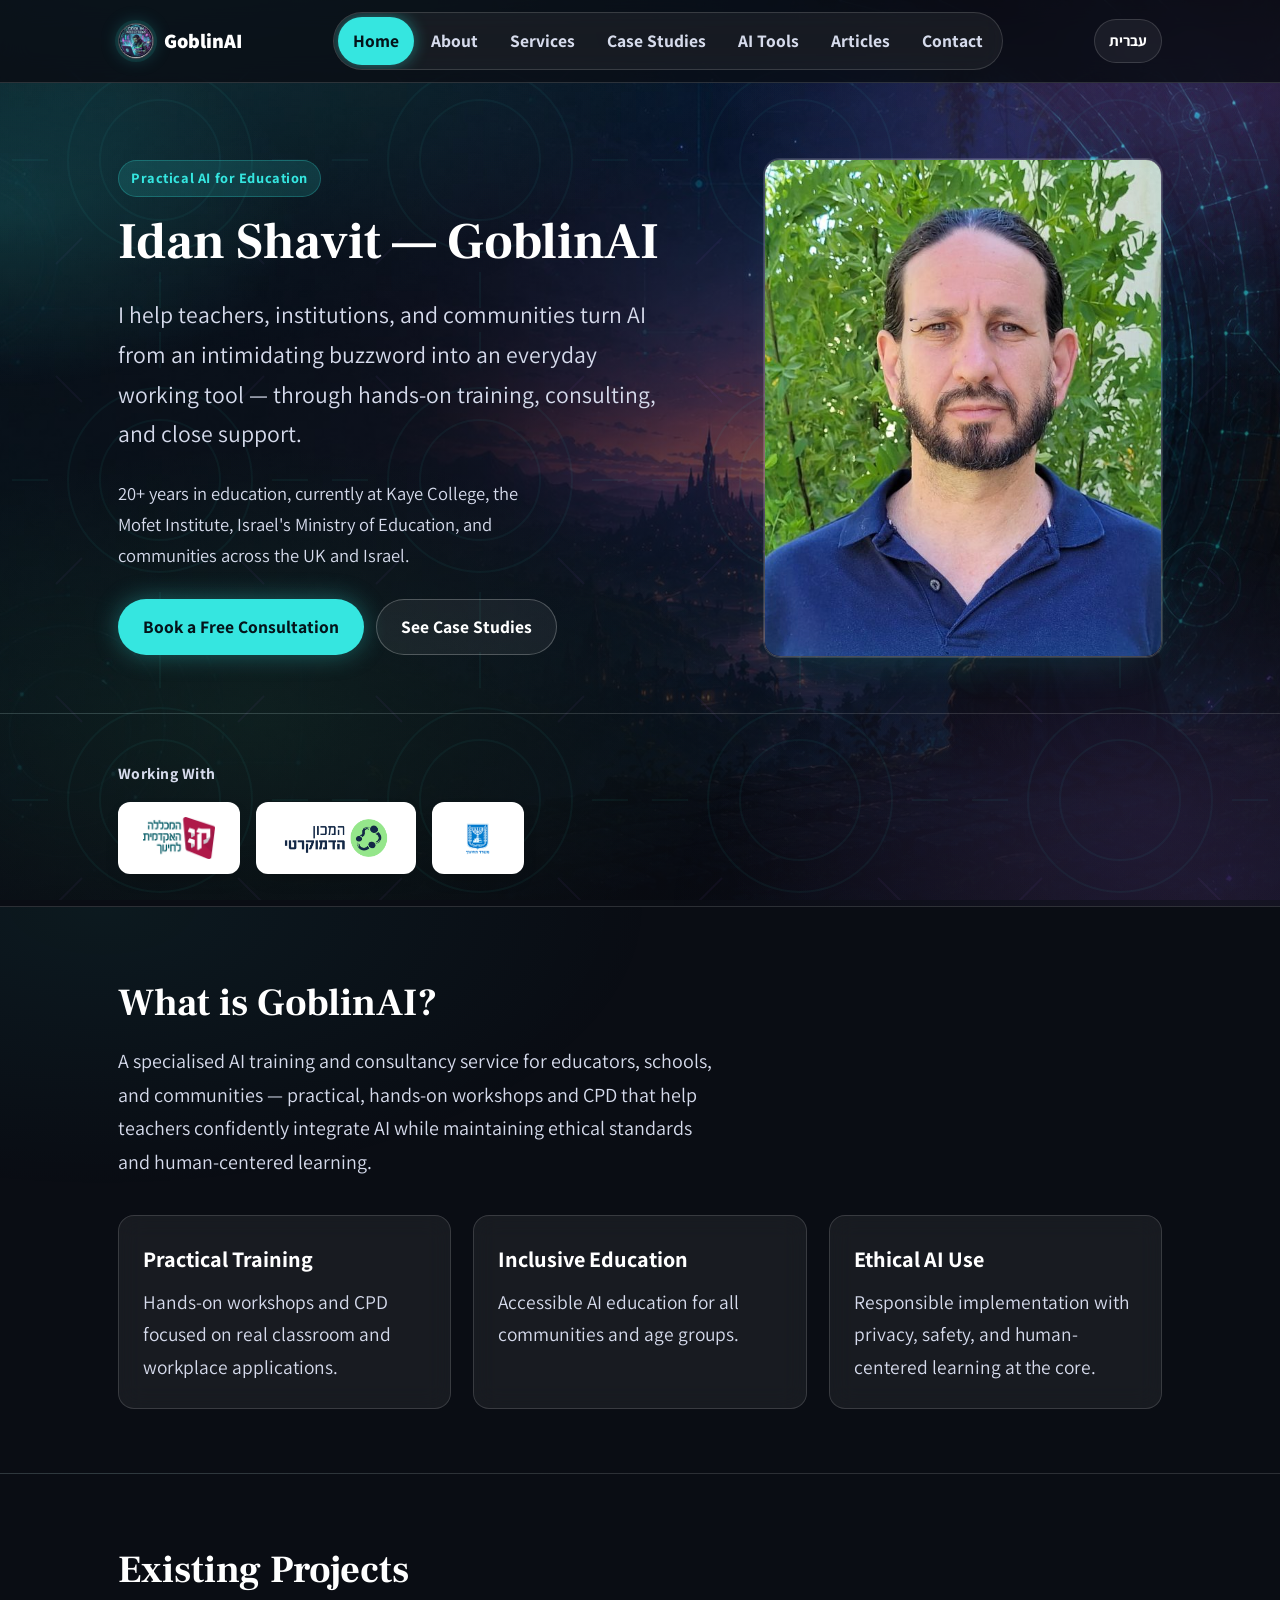
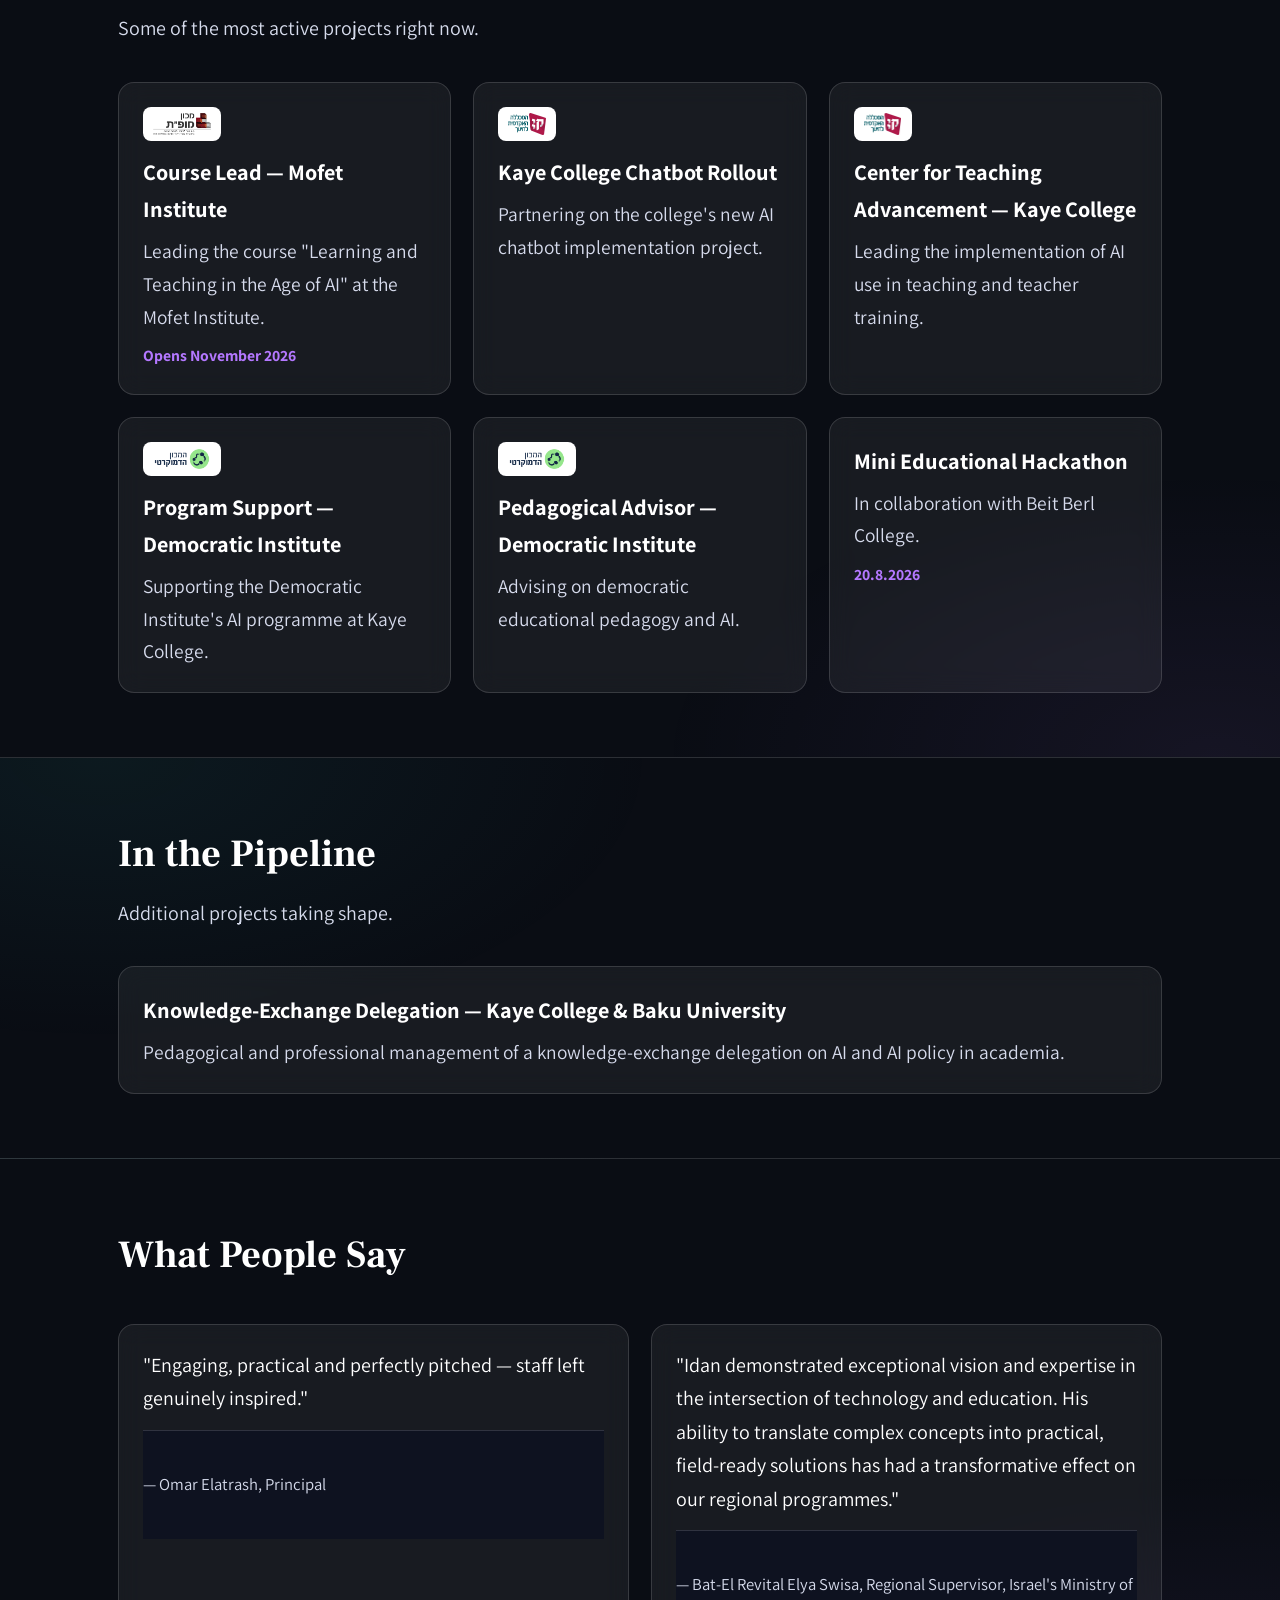
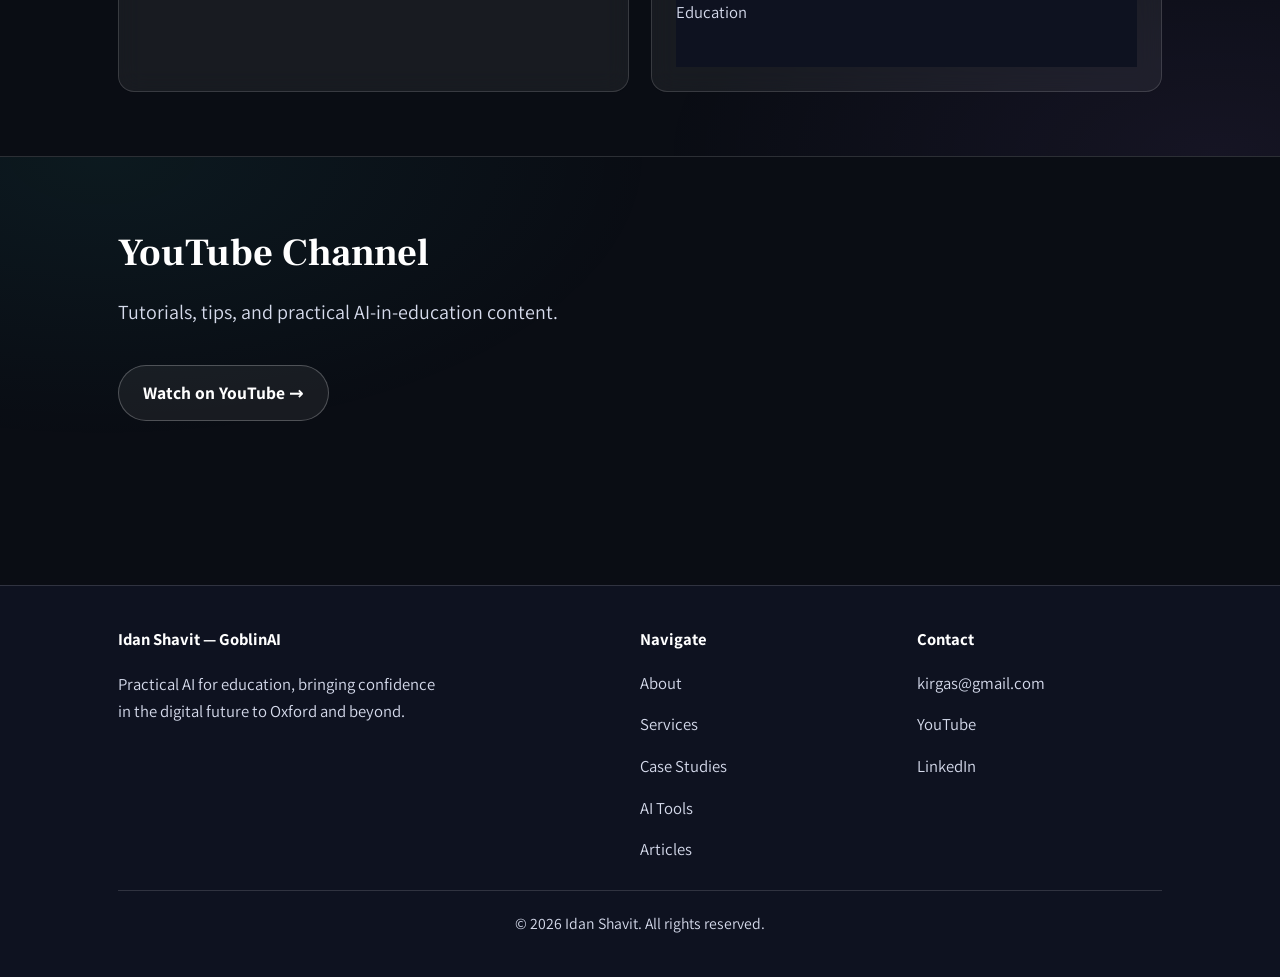
==== en/index.html @ c0833b8a "Initial commit: GoblinAI personal site Bilingual (Hebrew/English) site for Idan Shavit — AI-in-educa" ====
<!DOCTYPE html>
<html lang="en" dir="ltr">
<head>
  <meta charset="UTF-8" />
  <meta name="viewport" content="width=device-width, initial-scale=1.0" />
  <title>Idan Shavit — GoblinAI | Practical AI for Education</title>
  <meta name="description" content="Idan Shavit (GoblinAI) — practical AI training and consultancy for teachers, schools, colleges, and communities in the UK and Israel." />
  <meta property="og:title" content="Idan Shavit — GoblinAI | Practical AI for Education" />
  <meta property="og:description" content="Idan Shavit (GoblinAI) — practical AI training and consultancy for teachers, schools, colleges, and communities in the UK and Israel." />
  <meta property="og:image" content="https://coldgoblin.github.io/goblinai/assets/photos/25-goblin-ai-banner.jpg" />
  <meta property="og:type" content="website" />
  <link rel="icon" type="image/png" href="../assets/photos/10-goblin-productions-logo.jpg" />
  <link rel="preconnect" href="https://fonts.googleapis.com">
  <link href="https://fonts.googleapis.com/css2?family=Assistant:wght@400;600;700;800&family=Frank+Ruhl+Libre:wght@600;700&display=swap" rel="stylesheet">
  <link rel="stylesheet" href="../css/style.css" />
</head>
<body style="--page-bg:url('../assets/photos/25-goblin-ai-banner.jpg');">
  <a class="skip-link" href="#main">Skip to content</a>
  <header>
    <div class="nav-wrap">
      <a class="brand" href="index.html"><span class="mark"><img src="../assets/photos/10-goblin-productions-logo.jpg" alt="GoblinAI"></span> GoblinAI</a>
      <button class="nav-toggle" aria-label="Toggle navigation">&#9776;</button>
      <ul class="tabs">
        <li><a href="index.html" class="active">Home</a></li>
        <li><a href="about.html">About</a></li>
        <li><a href="services.html">Services</a></li>
        <li><a href="case-studies.html">Case Studies</a></li>
        <li><a href="tools.html">AI Tools</a></li>
        <li><a href="articles.html">Articles</a></li>
        <li><a href="contact.html">Contact</a></li>
      </ul>
      <div class="nav-side">
        <a class="lang-switch" href="../index.html">עברית</a>
      </div>
    </div>
  </header>

  <main id="main">
    <section class="hero">
      <div class="container hero-grid">
        <div>
          <span class="eyebrow">Practical AI for Education</span>
          <h1>Idan Shavit — GoblinAI</h1>
          <p class="lead">I help teachers, institutions, and communities turn AI from an intimidating buzzword into an everyday working tool — through hands-on training, consulting, and close support.</p>
          <p style="color:var(--muted); max-width:46ch; font-size:1rem;">20+ years in education, currently at Kaye College, the Mofet Institute, Israel's Ministry of Education, and communities across the UK and Israel.</p>
          <div class="cta-row">
            <a class="btn btn-primary" href="contact.html">Book a Free Consultation</a>
            <a class="btn btn-secondary" href="case-studies.html">See Case Studies</a>
          </div>
        </div>
        <div class="hero-photo">
          <img src="../assets/photos/idan-shavit-portrait.jpg" alt="Idan Shavit" />
        </div>
      </div>
    </section>

    <section style="padding:32px 0;">
      <div class="container">
        <p style="color:var(--muted); font-size:0.85rem; font-weight:700; letter-spacing:0.03em; margin-bottom:14px;">Working With</p>
        <div class="logo-strip">
          <div class="logo-chip"><img loading="lazy" src="../assets/logos/15-kaye-college-logo.jpg" alt="Kaye College" /></div>
          <div class="logo-chip"><img loading="lazy" src="../assets/logos/17-democratic-institute-logo.png" alt="Democratic Institute" /></div>
          <div class="logo-chip"><img loading="lazy" src="../assets/logos/16-ministry-of-education-logo.png" alt="Israel Ministry of Education" /></div>
        </div>
      </div>
    </section>

    <section>
      <div class="container">
        <div class="section-head">
          <h2>What is GoblinAI?</h2>
          <p>A specialised AI training and consultancy service for educators, schools, and communities — practical, hands-on workshops and CPD that help teachers confidently integrate AI while maintaining ethical standards and human-centered learning.</p>
        </div>
        <div class="grid">
          <div class="card">
            <h3>Practical Training</h3>
            <p>Hands-on workshops and CPD focused on real classroom and workplace applications.</p>
          </div>
          <div class="card">
            <h3>Inclusive Education</h3>
            <p>Accessible AI education for all communities and age groups.</p>
          </div>
          <div class="card">
            <h3>Ethical AI Use</h3>
            <p>Responsible implementation with privacy, safety, and human-centered learning at the core.</p>
          </div>
        </div>
      </div>
    </section>

    <section>
      <div class="container">
        <div class="section-head">
          <h2>Existing Projects</h2>
          <p>Some of the most active projects right now.</p>
        </div>
        <div class="grid">
          <div class="card">
            <div class="card-logo"><img loading="lazy" src="../assets/logos/21-mofet-institute-logo.png" alt="Mofet Institute" /></div>
            <h3>Course Lead — Mofet Institute</h3>
            <p>Leading the course "Learning and Teaching in the Age of AI" at the Mofet Institute.</p>
            <span class="note">Opens November 2026</span>
          </div>
          <div class="card">
            <div class="card-logo"><img loading="lazy" src="../assets/logos/15-kaye-college-logo.jpg" alt="Kaye College" /></div>
            <h3>Kaye College Chatbot Rollout</h3>
            <p>Partnering on the college's new AI chatbot implementation project.</p>
          </div>
          <div class="card">
            <div class="card-logo"><img loading="lazy" src="../assets/logos/15-kaye-college-logo.jpg" alt="Kaye College" /></div>
            <h3>Center for Teaching Advancement — Kaye College</h3>
            <p>Leading the implementation of AI use in teaching and teacher training.</p>
          </div>
          <div class="card">
            <div class="card-logo"><img loading="lazy" src="../assets/logos/17-democratic-institute-logo.png" alt="Democratic Institute" /></div>
            <h3>Program Support — Democratic Institute</h3>
            <p>Supporting the Democratic Institute's AI programme at Kaye College.</p>
          </div>
          <div class="card">
            <div class="card-logo"><img loading="lazy" src="../assets/logos/17-democratic-institute-logo.png" alt="Democratic Institute" /></div>
            <h3>Pedagogical Advisor — Democratic Institute</h3>
            <p>Advising on democratic educational pedagogy and AI.</p>
          </div>
          <div class="card">
            <h3>Mini Educational Hackathon</h3>
            <p>In collaboration with Beit Berl College.</p>
            <span class="note">20.8.2026</span>
          </div>
        </div>
      </div>
    </section>

    <section>
      <div class="container">
        <div class="section-head">
          <h2>In the Pipeline</h2>
          <p>Additional projects taking shape.</p>
        </div>
        <div class="grid">
          <div class="card">
            <h3>Knowledge-Exchange Delegation — Kaye College &amp; Baku University</h3>
            <p>Pedagogical and professional management of a knowledge-exchange delegation on AI and AI policy in academia.</p>
          </div>
        </div>
      </div>
    </section>

    <section>
      <div class="container">
        <div class="section-head">
          <h2>What People Say</h2>
        </div>
        <div class="grid">
          <blockquote class="card">
            "Engaging, practical and perfectly pitched — staff left genuinely inspired."
            <footer style="margin-top:14px; font-style:normal; font-size:0.9rem; color:var(--muted);">— Omar Elatrash, Principal</footer>
          </blockquote>
          <blockquote class="card">
            "Idan demonstrated exceptional vision and expertise in the intersection of technology and education. His ability to translate complex concepts into practical, field-ready solutions has had a transformative effect on our regional programmes."
            <footer style="margin-top:14px; font-style:normal; font-size:0.9rem; color:var(--muted);">— Bat-El Revital Elya Swisa, Regional Supervisor, Israel's Ministry of Education</footer>
          </blockquote>
        </div>
      </div>
    </section>

    <section>
      <div class="container">
        <div class="section-head">
          <h2>YouTube Channel</h2>
          <p>Tutorials, tips, and practical AI-in-education content.</p>
        </div>
        <a class="btn btn-secondary" href="https://www.youtube.com/@idanshavit3679" target="_blank" rel="noopener">Watch on YouTube &rarr;</a>
      </div>
    </section>
  </main>

  <footer>
    <div class="container">
      <div class="footer-grid">
        <div>
          <h5>Idan Shavit — GoblinAI</h5>
          <p style="color:var(--muted); font-size:0.9rem; max-width:40ch;">Practical AI for education, bringing confidence in the digital future to Oxford and beyond.</p>
        </div>
        <div>
          <h5>Navigate</h5>
          <ul>
            <li><a href="about.html">About</a></li>
            <li><a href="services.html">Services</a></li>
            <li><a href="case-studies.html">Case Studies</a></li>
            <li><a href="tools.html">AI Tools</a></li>
            <li><a href="articles.html">Articles</a></li>
          </ul>
        </div>
        <div>
          <h5>Contact</h5>
          <ul>
            <li><a href="mailto:kirgas@gmail.com">kirgas@gmail.com</a></li>
            <li><a href="https://www.youtube.com/@idanshavit3679" target="_blank" rel="noopener">YouTube</a></li>
            <li><a href="https://www.linkedin.com/in/idan-shavit-ai-for-all/" target="_blank" rel="noopener">LinkedIn</a></li>
          </ul>
        </div>
      </div>
      <div class="footer-bottom">&copy; 2026 Idan Shavit. All rights reserved.</div>
    </div>
  </footer>

  <script src="../js/main.js"></script>
</body>
</html>
---- css/style.css ----
:root {
  --bg: #0a0d14;
  --bg-2: #0e1220;
  --surface: rgba(255, 255, 255, 0.06);
  --surface-strong: rgba(255, 255, 255, 0.10);
  --ink: #ffffff;
  --muted: #d6dbec;
  --border: rgba(255, 255, 255, 0.14);
  --border-strong: rgba(255, 255, 255, 0.24);
  --accent: #35e6e0;
  --accent-ink: #04141a;
  --accent-2: #b478ff;
  --accent-3: #4ce68a;
  --accent-soft: rgba(53, 230, 224, 0.14);
  --accent-2-soft: rgba(180, 120, 255, 0.16);
  --radius: 16px;
  --max-width: 1100px;
  --serif: "Frank Ruhl Libre", "Georgia", serif;
  --glow: 0 0 0 1px var(--border), 0 20px 40px -20px rgba(53, 230, 224, 0.18);
}

* { box-sizing: border-box; }

html { scroll-behavior: smooth; font-size: 18.5px; }

body {
  margin: 0;
  background-color: var(--bg);
  background-image:
    radial-gradient(1200px 600px at 15% -10%, rgba(53, 230, 224, 0.16), transparent 60%),
    radial-gradient(1000px 600px at 100% 10%, rgba(180, 120, 255, 0.16), transparent 55%),
    radial-gradient(900px 500px at 20% 80%, rgba(76, 230, 138, 0.08), transparent 55%),
    radial-gradient(800px 500px at 90% 90%, rgba(180, 120, 255, 0.10), transparent 55%),
    linear-gradient(180deg, rgba(10, 13, 20, 0.18) 0%, rgba(10, 13, 20, 0.55) 55%, rgba(10, 13, 20, 0.82) 100%),
    var(--page-bg, none);
  background-size: auto, auto, auto, auto, 100% 100%, cover;
  background-position: 0 0, 0 0, 0 0, 0 0, top center, top center;
  background-repeat: no-repeat;
  background-attachment: fixed;
  color: var(--ink);
  font-family: "Assistant", "Segoe UI", system-ui, -apple-system, sans-serif;
  font-size: 1.08rem;
  line-height: 1.68;
  -webkit-font-smoothing: antialiased;
  position: relative;
}

body::before {
  content: "";
  position: fixed;
  inset: 0;
  z-index: 0;
  pointer-events: none;
  opacity: 0.05;
  background-image: url("data:image/svg+xml,%3Csvg xmlns='http://www.w3.org/2000/svg' width='160' height='160' viewBox='0 0 160 160'%3E%3Cg fill='none' stroke='%2335e6e0' stroke-width='1'%3E%3Ccircle cx='80' cy='80' r='46'/%3E%3Ccircle cx='80' cy='80' r='30'/%3E%3Cpath d='M80 6v18M80 136v18M6 80h18M136 80h18'/%3E%3Cpath d='M28 28l13 13M119 119l13 13M28 132l13-13M119 41l13-13' stroke='%23b478ff'/%3E%3C/g%3E%3C/svg%3E");
  background-size: 320px 320px;
}

header, main, footer { position: relative; z-index: 1; }

a { color: inherit; text-decoration: none; }

/* ---------- Accessibility ---------- */
.sr-only {
  position: absolute;
  width: 1px;
  height: 1px;
  padding: 0;
  margin: -1px;
  overflow: hidden;
  clip: rect(0, 0, 0, 0);
  white-space: nowrap;
  border: 0;
}

.skip-link {
  position: absolute;
  top: -100px;
  inset-inline-start: 16px;
  z-index: 100;
  background: var(--accent);
  color: var(--accent-ink);
  padding: 10px 20px;
  border-radius: 999px;
  font-weight: 700;
  transition: top 0.2s;
}
.skip-link:focus { top: 12px; }

a:focus-visible, button:focus-visible, input:focus-visible, textarea:focus-visible {
  outline: 2px solid var(--accent);
  outline-offset: 3px;
}

/* iOS Safari ignores/breaks background-attachment: fixed */
@media (max-width: 1024px) {
  body { background-attachment: scroll; }
}

.container {
  max-width: var(--max-width);
  margin: 0 auto;
  padding: 0 28px;
}

img { max-width: 100%; display: block; }

/* ---------- Glass surface base ---------- */
.glass {
  background: var(--surface);
  border: 1px solid var(--border);
  border-radius: var(--radius);
  backdrop-filter: blur(14px);
  -webkit-backdrop-filter: blur(14px);
}

/* ---------- Header / Tab navigation ---------- */
header {
  position: sticky;
  top: 0;
  z-index: 20;
  background: rgba(10, 13, 20, 0.72);
  backdrop-filter: blur(14px);
  -webkit-backdrop-filter: blur(14px);
  border-bottom: 1px solid var(--border);
}

.nav-wrap {
  position: relative;
  max-width: var(--max-width);
  margin: 0 auto;
  padding: 12px 28px;
  display: flex;
  align-items: center;
  justify-content: space-between;
  gap: 20px;
}

.brand {
  display: flex;
  align-items: center;
  gap: 10px;
  font-weight: 800;
  font-size: 1.1rem;
  white-space: nowrap;
  color: var(--ink);
}

.brand .mark {
  width: 36px;
  height: 36px;
  border-radius: 50%;
  overflow: hidden;
  border: 1px solid var(--border-strong);
  box-shadow: 0 0 0 3px rgba(53, 230, 224, 0.10), 0 0 18px rgba(53, 230, 224, 0.25);
  flex-shrink: 0;
}
.brand .mark img { width: 100%; height: 100%; object-fit: cover; }

.tabs {
  display: flex;
  align-items: center;
  gap: 2px;
  list-style: none;
  margin: 0;
  padding: 4px;
  background: var(--surface);
  border: 1px solid var(--border);
  border-radius: 999px;
  backdrop-filter: blur(10px);
  overflow-x: auto;
}

.tabs a {
  display: inline-block;
  padding: 9px 15px;
  border-radius: 999px;
  font-size: 0.95rem;
  font-weight: 700;
  color: var(--muted);
  white-space: nowrap;
  transition: background 0.18s, color 0.18s, transform 0.18s;
}
.tabs a:hover { transform: translateY(-1px); }

.tabs a:hover { color: var(--ink); background: var(--surface-strong); }

.tabs a.active {
  color: var(--accent-ink);
  background: var(--accent);
  box-shadow: 0 0 16px rgba(53, 230, 224, 0.45);
}

.nav-side {
  display: flex;
  align-items: center;
  gap: 10px;
}

.lang-switch {
  display: inline-block;
  border: 1px solid var(--border);
  border-radius: 999px;
  padding: 8px 14px;
  font-size: 0.82rem;
  font-weight: 700;
  background: var(--surface);
  color: var(--ink);
}

.lang-switch:hover { border-color: var(--accent); color: var(--accent); }

.nav-toggle {
  display: none;
  background: var(--surface);
  color: var(--ink);
  border: 1px solid var(--border);
  border-radius: 8px;
  padding: 6px 10px;
  font-size: 1.1rem;
  cursor: pointer;
}

/* ---------- Hero ---------- */
.hero {
  position: relative;
  padding: 76px 0 56px;
  border-bottom: 1px solid var(--border);
  overflow: hidden;
}

.hero::before {
  content: "";
  position: absolute;
  inset: 0;
  background:
    radial-gradient(600px 320px at 85% 0%, rgba(180, 120, 255, 0.16), transparent 65%),
    radial-gradient(500px 300px at 0% 20%, rgba(53, 230, 224, 0.14), transparent 60%);
  pointer-events: none;
  z-index: 0;
}

.hero .container { position: relative; z-index: 1; }

.hero-grid {
  display: grid;
  grid-template-columns: 1.2fr 0.8fr;
  gap: 48px;
  align-items: center;
}

.eyebrow {
  display: inline-block;
  font-size: 0.78rem;
  font-weight: 700;
  letter-spacing: 0.04em;
  color: var(--accent);
  background: var(--accent-soft);
  border: 1px solid rgba(53, 230, 224, 0.25);
  padding: 5px 12px;
  border-radius: 999px;
  margin-bottom: 16px;
}

h1 {
  font-family: var(--serif);
  font-size: clamp(2.1rem, 4vw, 3.2rem);
  line-height: 1.15;
  margin: 0 0 16px;
  color: var(--ink);
}

p.lead {
  color: var(--muted);
  font-size: 1.28rem;
  max-width: 46ch;
}

.hero-photo {
  border-radius: var(--radius);
  overflow: hidden;
  border: 1px solid var(--border-strong);
  aspect-ratio: 4 / 5;
  box-shadow: var(--glow);
  position: relative;
}

.hero-photo::after {
  content: "";
  position: absolute;
  inset: 0;
  border-radius: inherit;
  box-shadow: inset 0 0 40px rgba(53, 230, 224, 0.12);
  pointer-events: none;
}

.hero-photo img { width: 100%; height: 100%; object-fit: cover; object-position: center 12%; }

.cta-row { display: flex; gap: 12px; margin-top: 28px; flex-wrap: wrap; }

/* ---------- Buttons ---------- */
.btn {
  display: inline-block;
  padding: 12px 24px;
  border-radius: 999px;
  font-weight: 700;
  font-size: 0.95rem;
  transition: transform 0.15s, box-shadow 0.15s, background 0.15s;
  border: 1px solid transparent;
}

.btn-primary {
  background: var(--accent);
  color: var(--accent-ink);
  box-shadow: 0 0 24px rgba(53, 230, 224, 0.35);
}
.btn-primary:hover { box-shadow: 0 0 32px rgba(53, 230, 224, 0.55); }

.btn-secondary {
  background: var(--surface);
  color: var(--ink);
  border: 1px solid var(--border-strong);
}
.btn-secondary:hover { border-color: var(--accent-2); color: var(--accent-2); }

.btn:hover { transform: translateY(-2px); }

/* ---------- Logo strip ---------- */
.logo-strip {
  display: flex;
  flex-wrap: wrap;
  gap: 16px;
  align-items: center;
}
.logo-strip .logo-chip {
  background: #fff;
  border-radius: 12px;
  padding: 14px 24px;
  height: 72px;
  display: flex;
  align-items: center;
  border: 1px solid var(--border);
  box-shadow: 0 8px 20px -12px rgba(0,0,0,0.5);
}
.logo-strip .logo-chip img {
  height: 100%;
  width: auto;
  max-width: 190px;
  object-fit: contain;
}

/* ---------- Sections ---------- */
main { padding: 0 0 100px; }

section { padding: 64px 0; border-bottom: 1px solid var(--border); position: relative; }
section:last-child { border-bottom: none; }
main > section:nth-of-type(odd) {
  background: radial-gradient(900px 460px at 8% 0%, rgba(53, 230, 224, 0.06), transparent 62%);
}
main > section:nth-of-type(even) {
  background: radial-gradient(900px 460px at 95% 100%, rgba(180, 120, 255, 0.07), transparent 62%);
}

/* ---------- Scroll reveal ---------- */
.reveal { opacity: 0; transform: translateY(26px); transition: opacity 0.7s ease, transform 0.7s ease; }
.reveal.visible { opacity: 1; transform: translateY(0); }

.section-head { max-width: 60ch; margin-bottom: 36px; }
.section-head h2 { font-family: var(--serif); font-size: clamp(1.6rem, 3vw, 2.2rem); margin: 0 0 10px; color: var(--ink); }
.section-head p { color: var(--muted); margin: 0; }

/* ---------- Grid / Cards ---------- */
.grid {
  display: grid;
  grid-template-columns: repeat(auto-fit, minmax(260px, 1fr));
  gap: 22px;
}

.card {
  background: var(--surface);
  border: 1px solid var(--border);
  border-radius: var(--radius);
  padding: 24px;
  backdrop-filter: blur(12px);
  transition: transform 0.18s, box-shadow 0.18s, border-color 0.18s;
}

.card:hover {
  transform: translateY(-3px);
  border-color: rgba(53, 230, 224, 0.35);
  box-shadow: 0 16px 32px -20px rgba(53, 230, 224, 0.35);
}

blockquote.card { margin: 0; }
.card h3 { margin: 0 0 8px; font-size: 1.2rem; color: var(--ink); }
.card p { color: var(--muted); font-size: 1.05rem; margin: 0; }

.card-logo {
  display: inline-flex;
  align-items: center;
  background: #fff;
  border-radius: 8px;
  padding: 6px 10px;
  height: 34px;
  margin-bottom: 12px;
}
.card-logo img { height: 100%; width: auto; max-width: 110px; object-fit: contain; }

.card .note {
  display: block;
  margin-top: 10px;
  font-size: 0.85rem;
  color: var(--accent-2);
  font-weight: 700;
}

.card .tag {
  display: inline-block;
  font-size: 0.72rem;
  font-weight: 700;
  color: var(--accent);
  background: var(--accent-soft);
  border: 1px solid rgba(53, 230, 224, 0.25);
  border-radius: 999px;
  padding: 3px 10px;
  margin-top: 12px;
}

/* ---------- Case study cards with photo ---------- */
.case-card {
  background: var(--surface);
  border: 1px solid var(--border);
  border-radius: var(--radius);
  overflow: hidden;
  backdrop-filter: blur(12px);
  transition: border-color 0.18s, box-shadow 0.18s;
}
.case-card:hover {
  border-color: rgba(180, 120, 255, 0.35);
  box-shadow: 0 16px 32px -20px rgba(180, 120, 255, 0.35);
}

.case-photo { aspect-ratio: 16/10; overflow: hidden; position: relative; }
.case-photo::after {
  content: "";
  position: absolute; inset: 0;
  background: linear-gradient(180deg, transparent 50%, rgba(10,13,20,0.5));
}
.case-photo img { width: 100%; height: 100%; object-fit: cover; }

.case-body { padding: 22px; }
.case-body h3 { margin: 0 0 10px; font-size: 1.15rem; color: var(--ink); }
.case-body p { color: var(--muted); }

.case-steps { display: grid; gap: 8px; margin-top: 14px; font-size: 0.9rem; color: var(--muted); }
.case-steps div span { font-weight: 700; color: var(--accent); }

/* ---------- Timeline (About) ---------- */
.timeline { display: grid; gap: 18px; margin-top: 8px; }
.timeline-item {
  display: grid;
  grid-template-columns: 130px 1fr;
  gap: 18px;
  padding: 16px 0;
  border-bottom: 1px solid var(--border);
}
.timeline-item:last-child { border-bottom: none; }
.timeline-item .when { font-weight: 700; color: var(--accent); font-size: 0.9rem; }
.timeline-item h4 { margin: 0 0 6px; font-size: 1.05rem; color: var(--ink); }
.timeline-item p { margin: 0; color: var(--muted); font-size: 0.92rem; }

/* ---------- Banner photo strip (e.g. Oxford rune-shaman) ---------- */
.banner-photo {
  border-radius: var(--radius);
  overflow: hidden;
  border: 1px solid var(--border-strong);
  box-shadow: var(--glow);
  position: relative;
  aspect-ratio: 21 / 9;
  max-height: 420px;
}
.banner-photo img { width: 100%; height: 100%; object-fit: cover; display: block; }
.banner-photo .caption {
  position: absolute; bottom: 0; inset-inline: 0;
  padding: 14px 20px;
  background: linear-gradient(0deg, rgba(10,13,20,0.85), transparent);
  font-size: 0.85rem;
  color: var(--muted);
}

/* ---------- Tools ---------- */
.tool-card { display: flex; flex-direction: column; }
.tool-shot { border-radius: 10px; overflow: hidden; border: 1px solid var(--border); margin-bottom: 14px; aspect-ratio: 4/3; }
.tool-shot img { width: 100%; height: 100%; object-fit: cover; }
.tool-card ul { padding: 0; margin: 12px 0 0; list-style: none; font-size: 0.88rem; color: var(--muted); }
.tool-card ul li { padding-inline-start: 20px; position: relative; margin-bottom: 4px; }
.tool-card ul li::before { content: "✓"; position: absolute; inset-inline-start: 0; color: var(--accent); font-weight: 700; }

/* ---------- Video embed ---------- */
.video-frame {
  position: relative;
  width: 100%;
  aspect-ratio: 16/9;
  border-radius: var(--radius);
  overflow: hidden;
  border: 1px solid var(--border-strong);
  background: #000;
  box-shadow: var(--glow);
}
.video-frame iframe { width: 100%; height: 100%; border: 0; }

/* ---------- Contact ---------- */
.contact-grid { display: grid; grid-template-columns: 1fr 1fr; gap: 48px; }

form { display: flex; flex-direction: column; gap: 14px; }

input, textarea {
  background: var(--surface);
  border: 1px solid var(--border);
  border-radius: 10px;
  padding: 13px 15px;
  color: var(--ink);
  font-family: inherit;
  font-size: 1rem;
}
input::placeholder, textarea::placeholder { color: var(--muted); }
input:focus, textarea:focus { outline: none; border-color: var(--accent); box-shadow: 0 0 0 3px var(--accent-soft); }
textarea { resize: vertical; min-height: 130px; }

button.submit { border: none; cursor: pointer; align-self: flex-start; }

.contact-info { display: grid; gap: 16px; align-content: start; }
.contact-info .item { display: flex; gap: 12px; align-items: flex-start; }
.contact-info .item .icon {
  width: 38px; height: 38px; border-radius: 10px;
  background: var(--accent-soft); color: var(--accent);
  border: 1px solid rgba(53, 230, 224, 0.25);
  display: flex; align-items: center; justify-content: center;
  font-weight: 700; flex-shrink: 0;
}
.contact-info .item h4 { margin: 0 0 2px; font-size: 0.95rem; color: var(--ink); }
.contact-info .item p, .contact-info .item a { margin: 0; color: var(--muted); font-size: 0.92rem; }
.contact-info .item a:hover { color: var(--accent); }

/* ---------- FAQ ---------- */
details {
  background: var(--surface);
  border: 1px solid var(--border);
  border-radius: 10px;
  padding: 14px 18px;
  margin-bottom: 10px;
}
summary { cursor: pointer; font-weight: 700; color: var(--ink); }
details p { margin: 10px 0 0; color: var(--muted); }

/* ---------- Footer ---------- */
footer {
  border-top: 1px solid var(--border);
  padding: 40px 0;
  background: var(--bg-2);
}
.footer-grid {
  display: grid;
  grid-template-columns: 2fr 1fr 1fr;
  gap: 32px;
  margin-bottom: 24px;
}
.footer-grid h5 { margin: 0 0 12px; font-size: 0.9rem; color: var(--ink); }
.footer-grid ul { list-style: none; padding: 0; margin: 0; display: grid; gap: 8px; }
.footer-grid ul a { color: var(--muted); font-size: 0.9rem; }
.footer-grid ul a:hover { color: var(--accent); }
.footer-bottom {
  text-align: center;
  color: var(--muted);
  font-size: 0.85rem;
  padding-top: 20px;
  border-top: 1px solid var(--border);
}

/* ---------- Easter egg toast ---------- */
.goblin-toast {
  position: fixed;
  bottom: 28px;
  left: 50%;
  transform: translate(-50%, 20px);
  background: linear-gradient(120deg, rgba(53,230,224,0.18), rgba(180,120,255,0.22));
  border: 1px solid var(--border-strong);
  color: var(--ink);
  font-weight: 700;
  padding: 14px 24px;
  border-radius: 999px;
  backdrop-filter: blur(14px);
  box-shadow: 0 12px 32px -10px rgba(53, 230, 224, 0.5);
  opacity: 0;
  pointer-events: none;
  transition: opacity 0.3s ease, transform 0.3s ease;
  z-index: 100;
}
.goblin-toast.show { opacity: 1; transform: translate(-50%, 0); }

/* ---------- Mobile ---------- */
@media (max-width: 860px) {
  .hero-grid { grid-template-columns: 1fr; }
  .hero-photo { max-width: 320px; }
  .contact-grid { grid-template-columns: 1fr; }
  .footer-grid { grid-template-columns: 1fr; }
}

@media (max-width: 720px) {
  .nav-toggle { display: block; }
  .tabs {
    position: absolute;
    top: 100%;
    inset-inline: 12px;
    margin-top: 8px;
    flex-direction: column;
    align-items: stretch;
    border-radius: 14px;
    display: none;
    z-index: 30;
    background: rgba(14, 18, 32, 0.96);
  }
  .tabs.open { display: flex; }
  .tabs a { text-align: center; }
  .timeline-item { grid-template-columns: 1fr; gap: 4px; }
}
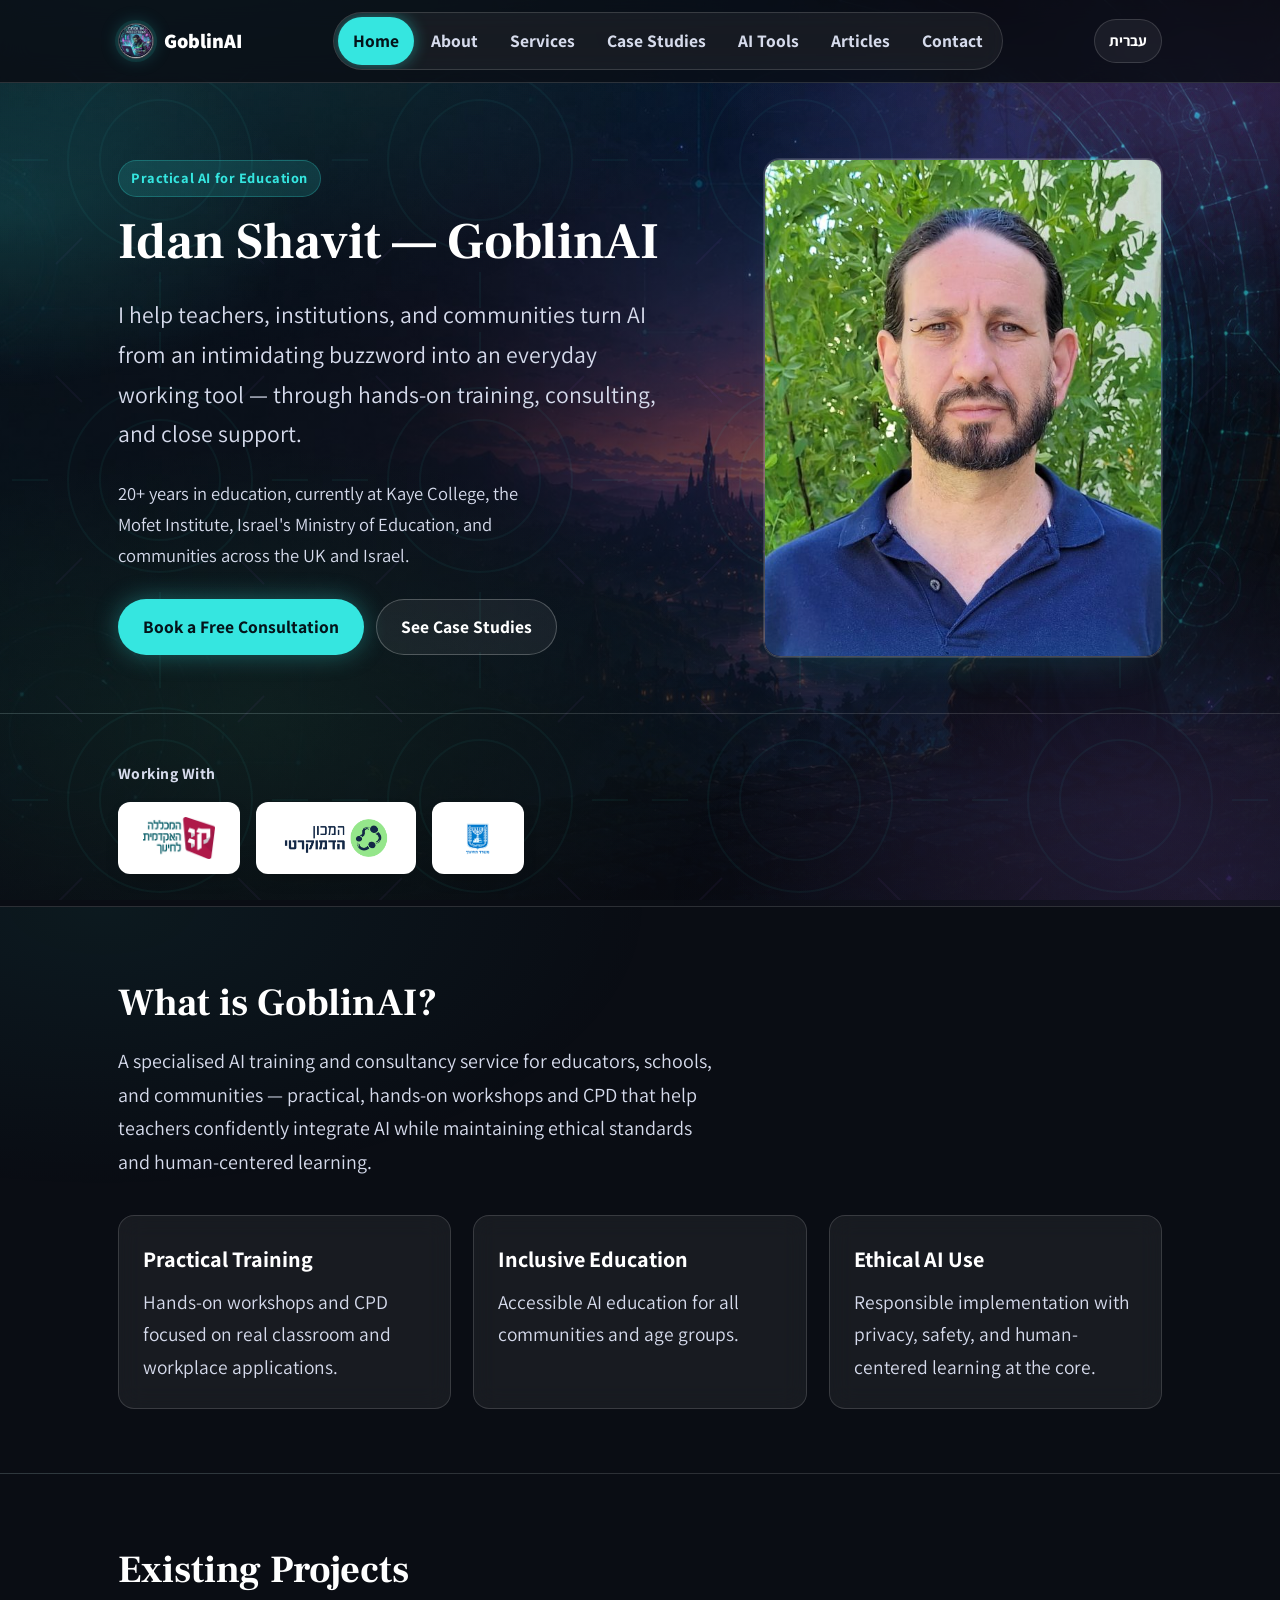
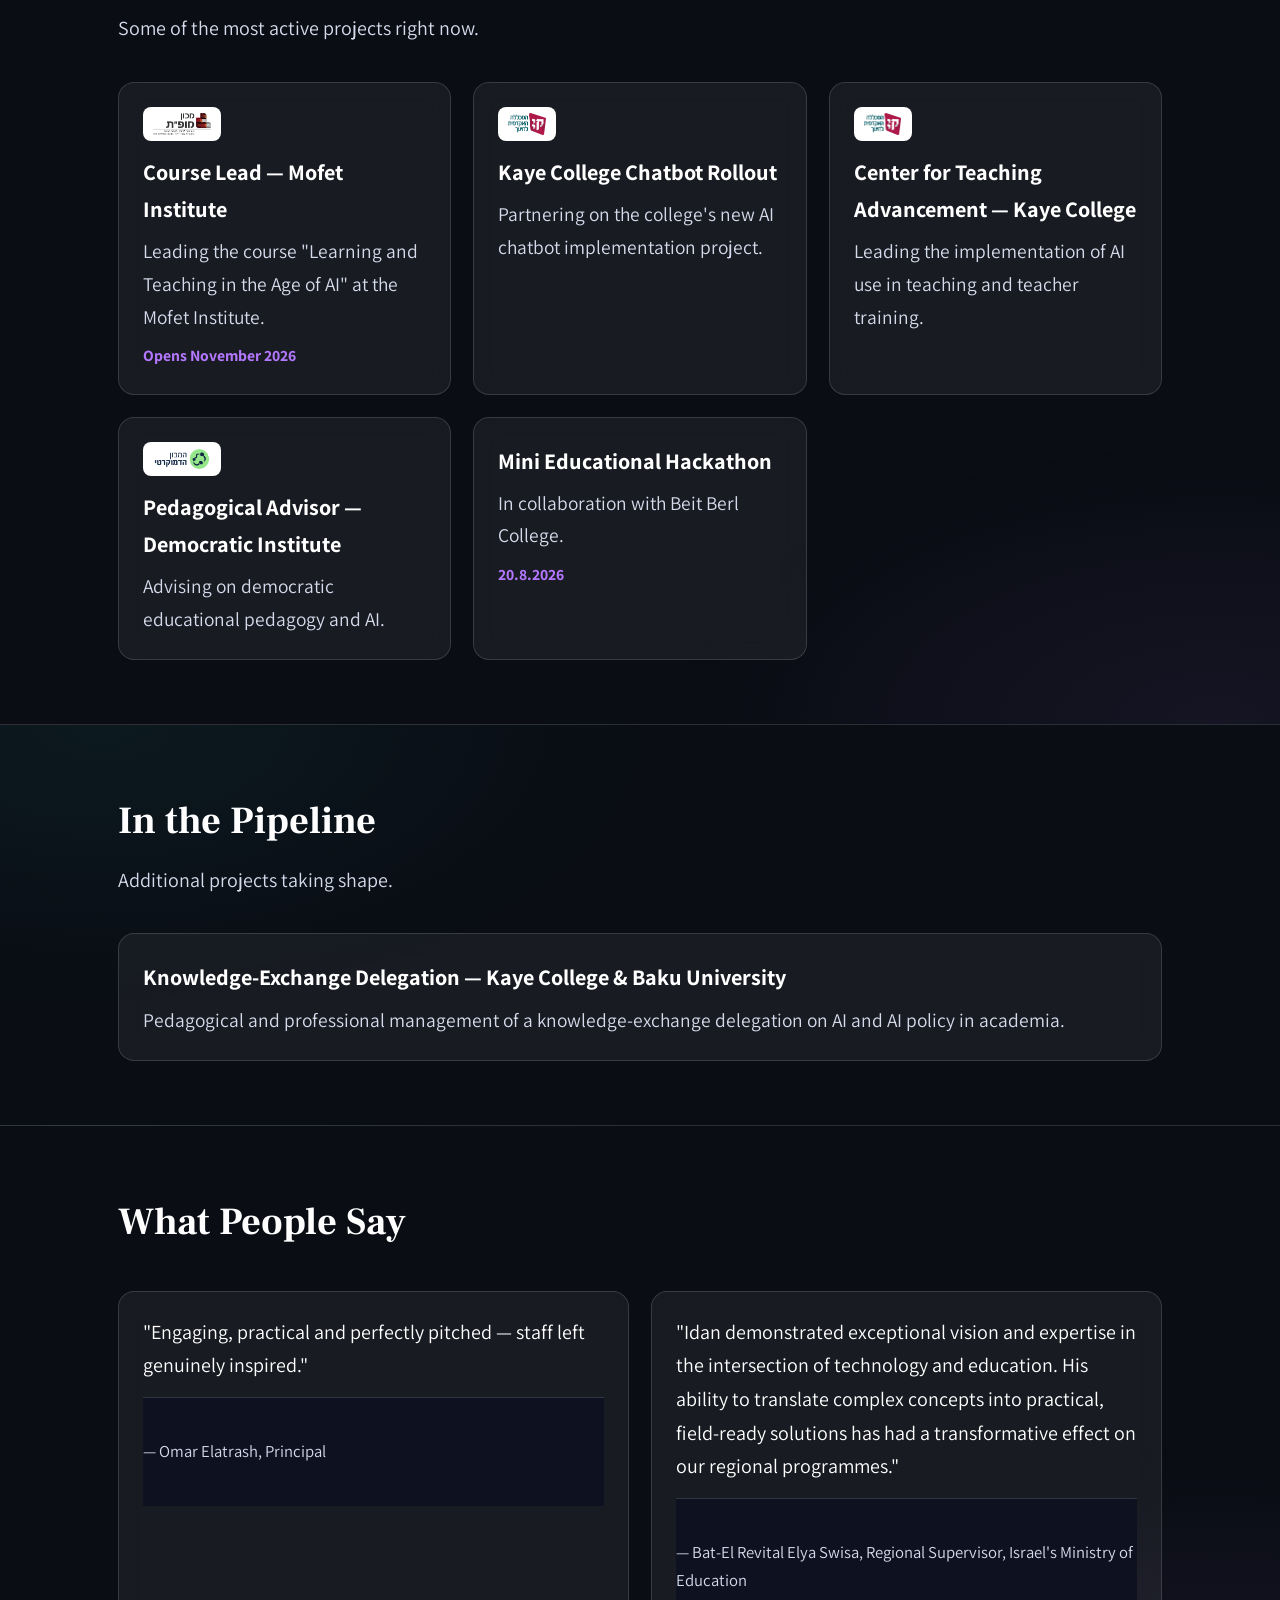
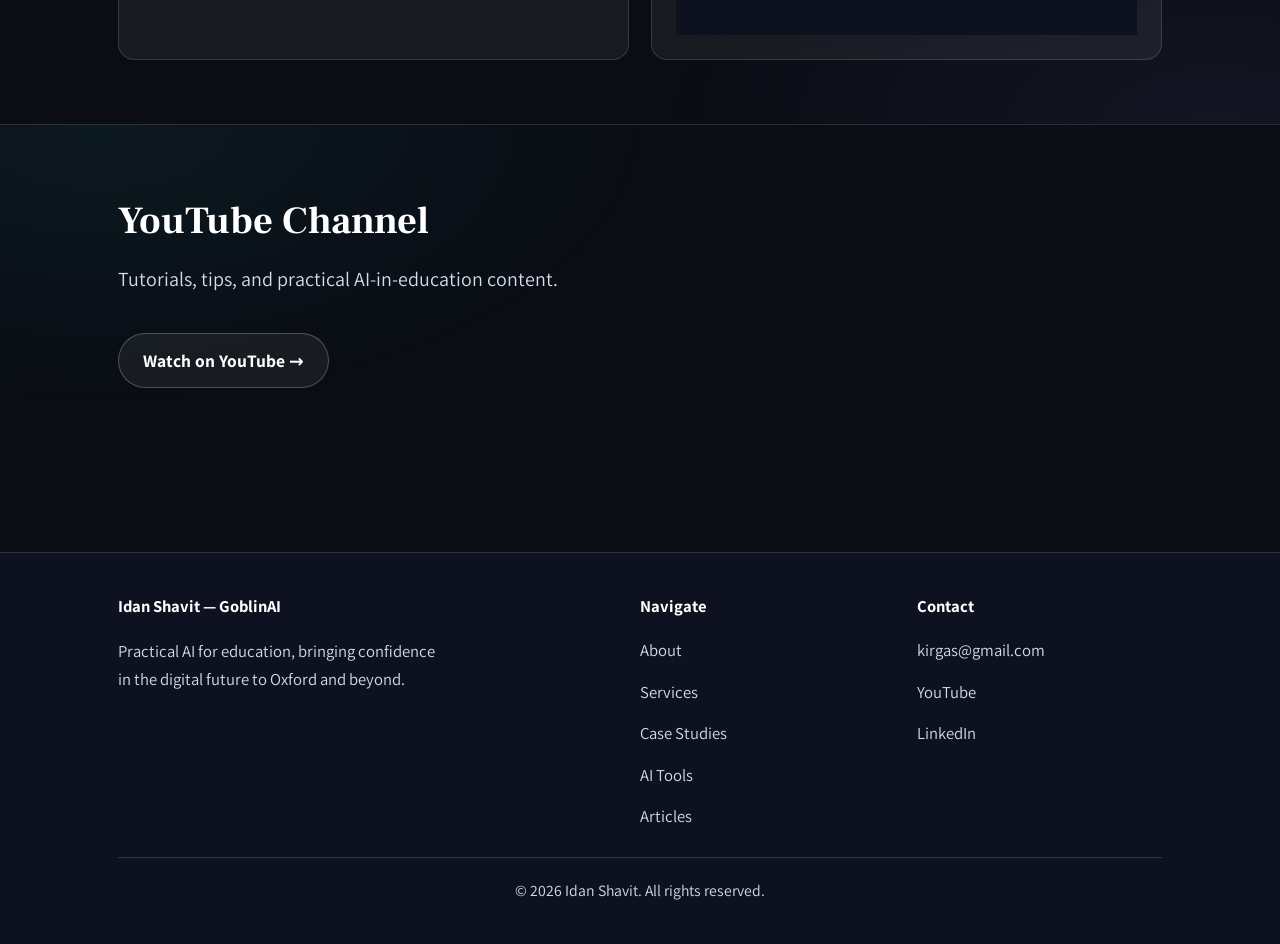
==== commit aca9f8c1: "Remove duplicate Democratic Institute program card from homepage Co-Authored-By: Claude Sonnet 5 <no" ====
--- a/en/index.html
+++ b/en/index.html
@@ -113,11 +113,6 @@
           </div>
           <div class="card">
             <div class="card-logo"><img loading="lazy" src="../assets/logos/17-democratic-institute-logo.png" alt="Democratic Institute" /></div>
-            <h3>Program Support — Democratic Institute</h3>
-            <p>Supporting the Democratic Institute's AI programme at Kaye College.</p>
-          </div>
-          <div class="card">
-            <div class="card-logo"><img loading="lazy" src="../assets/logos/17-democratic-institute-logo.png" alt="Democratic Institute" /></div>
             <h3>Pedagogical Advisor — Democratic Institute</h3>
             <p>Advising on democratic educational pedagogy and AI.</p>
           </div>
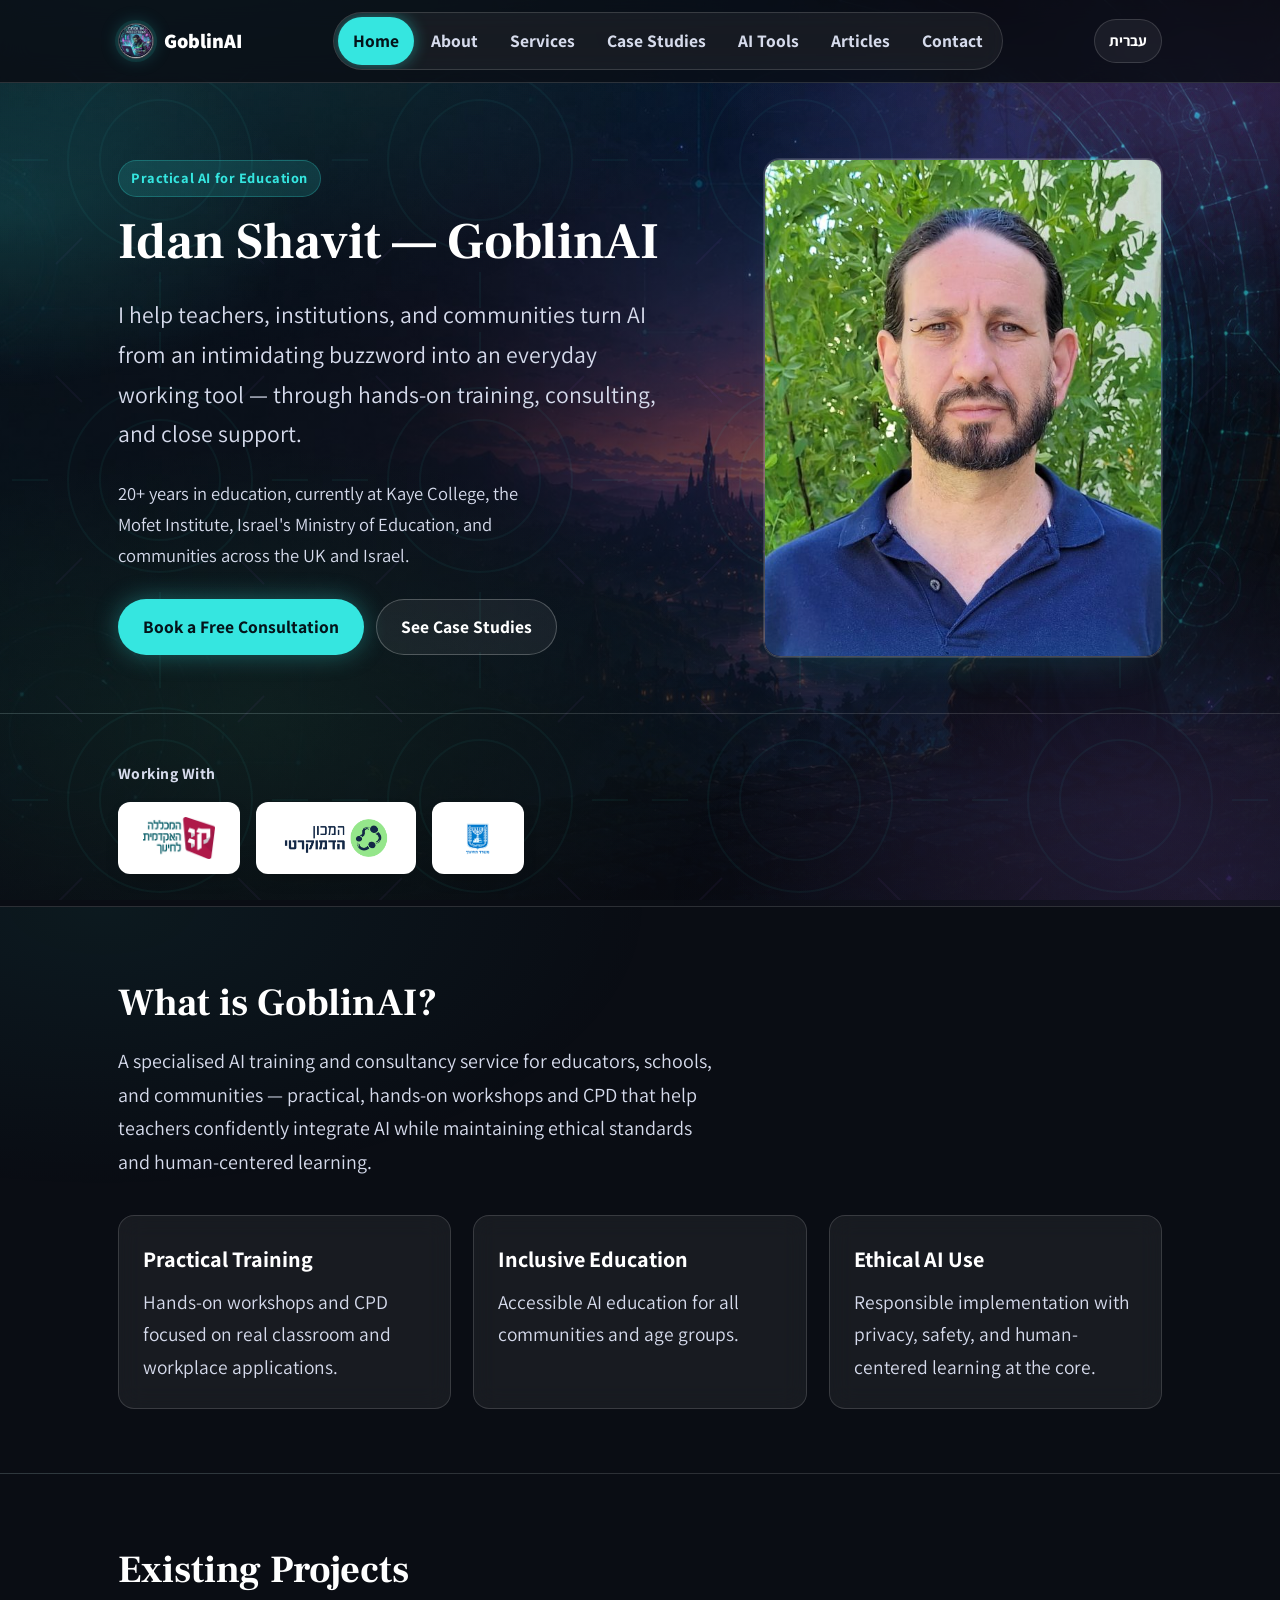
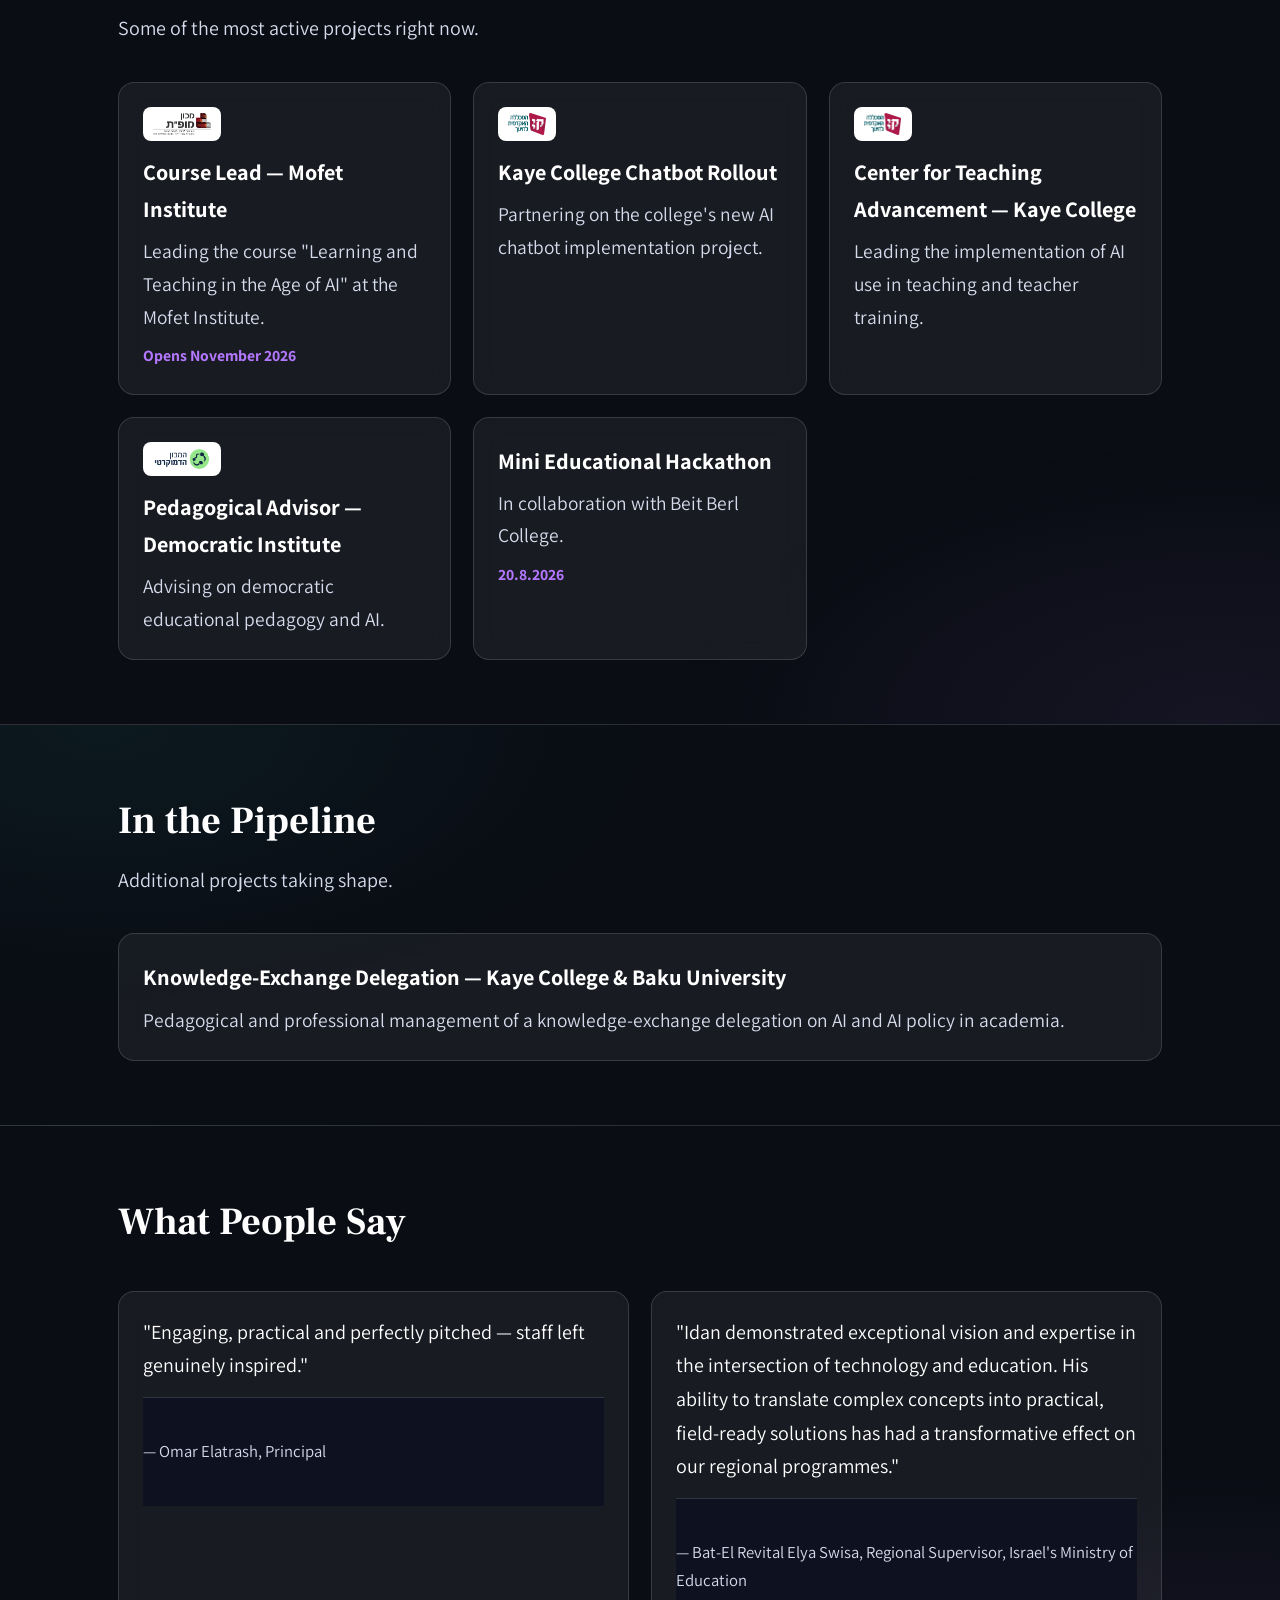
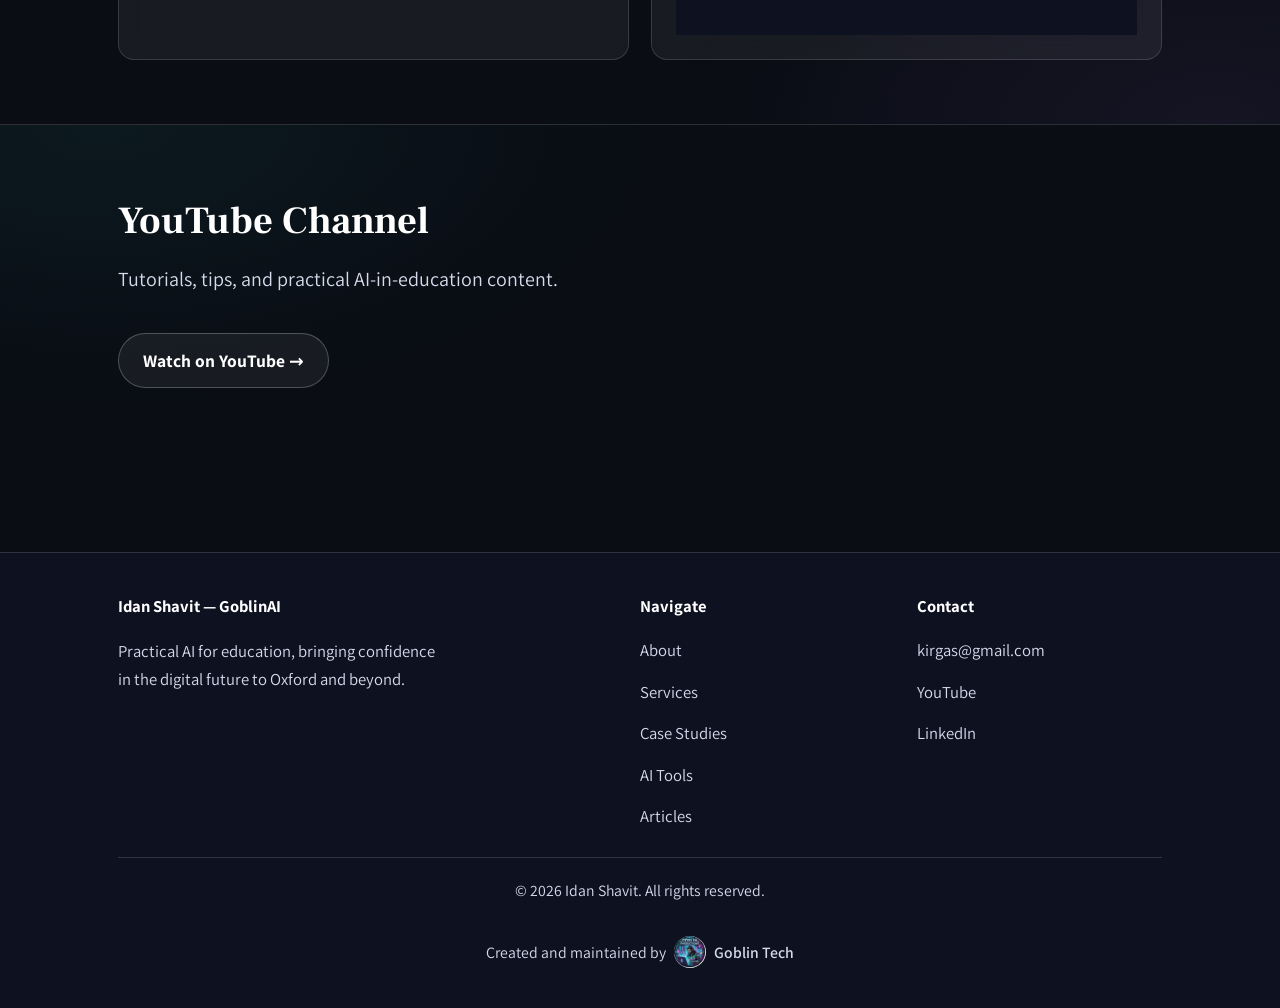
==== commit 89ae4d56: "Add discreet Goblin Tech footer credit" ====
--- a/en/index.html
+++ b/en/index.html
@@ -196,6 +196,7 @@
         </div>
       </div>
       <div class="footer-bottom">&copy; 2026 Idan Shavit. All rights reserved.</div>
+      <div class="goblin-tech-credit" dir="ltr"><span>Created and maintained by</span><img src="../assets/logos/goblin-logo-640.jpg" alt="" width="32" height="32" loading="lazy"><bdi dir="ltr">Goblin Tech</bdi></div>
     </div>
   </footer>
 
--- a/css/style.css
+++ b/css/style.css
@@ -624,3 +624,6 @@
   .tabs a { text-align: center; }
   .timeline-item { grid-template-columns: 1fr; gap: 4px; }
 }
+
+/* Goblin Tech credit */
+.goblin-tech-credit{display:flex;align-items:center;justify-content:center;flex-wrap:wrap;gap:8px;margin:18px 0 0;padding:14px 12px 0;color:var(--muted,#52616b);font-size:.85rem;line-height:1.5;text-align:center}.goblin-tech-credit img{display:block;width:32px;height:32px;object-fit:contain;flex:none;border-radius:50%}.goblin-tech-credit bdi{font-weight:600}
